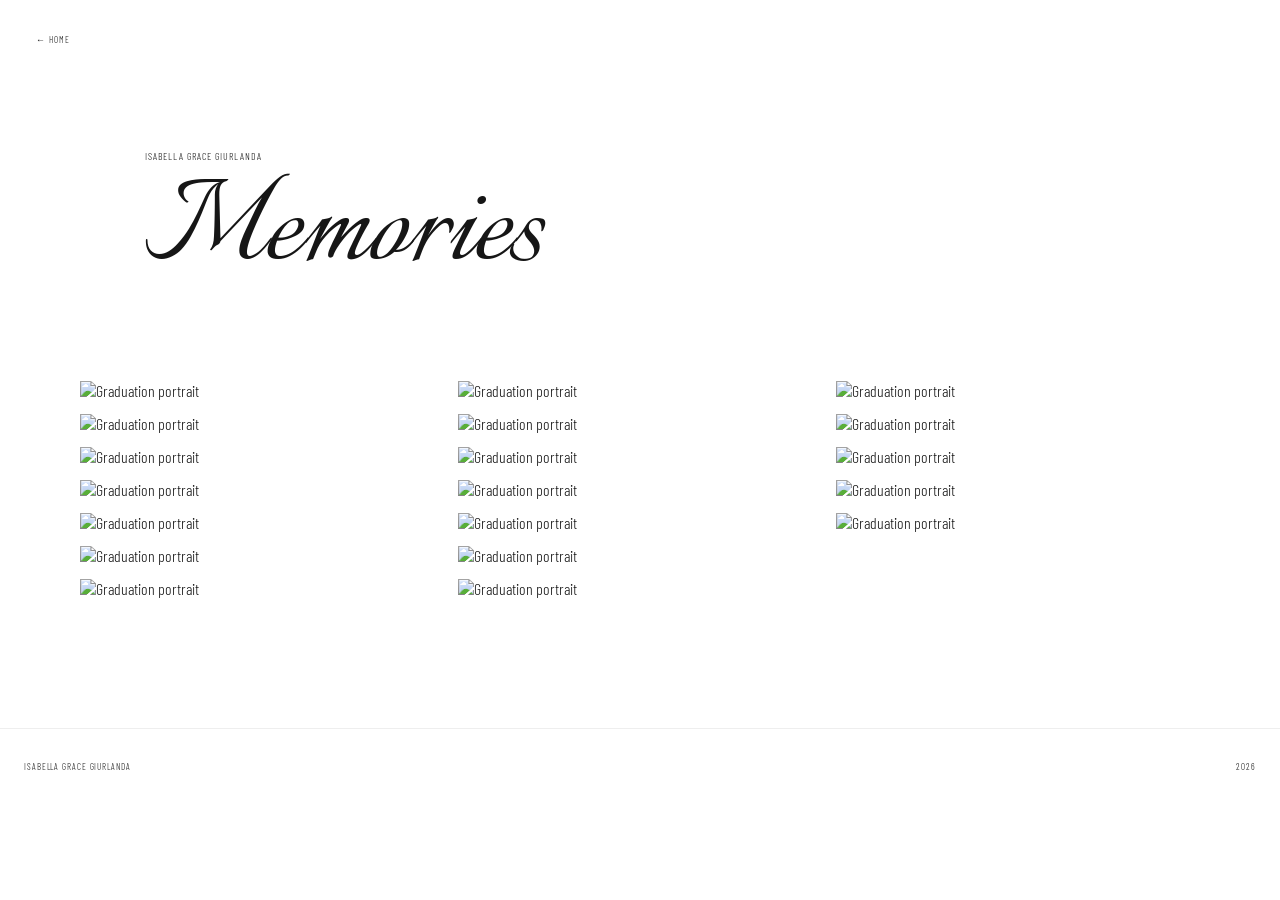
==== memories.html @ 2db8eacc "Add files via upload" ====
<!doctype html><html lang="en"><head><meta charset="utf-8"><meta name="viewport" content="width=device-width,initial-scale=1"><title>Memories | Isabella Grace Giurlanda</title><link rel="stylesheet" href="styles.css"></head><body><a class="back" href="index.html">← Home</a><header class="page-head"><p class="eyebrow">Isabella Grace Giurlanda</p><h1>Memories</h1></header><main class="gallery">
<figure><img src="assets/K47A6795.jpg" alt="Graduation portrait"></figure><figure><img src="assets/K47A6820.jpg" alt="Graduation portrait"></figure><figure><img src="assets/K47A6847.jpg" alt="Graduation portrait"></figure><figure><img src="assets/K47A6858.jpg" alt="Graduation portrait"></figure><figure><img src="assets/K47A6881.jpg" alt="Graduation portrait"></figure><figure><img src="assets/K47A6896.jpg" alt="Graduation portrait"></figure><figure><img src="assets/K47A6902.jpg" alt="Graduation portrait"></figure><figure><img src="assets/K47A6927.jpg" alt="Graduation portrait"></figure><figure><img src="assets/K47A7006.jpg" alt="Graduation portrait"></figure><figure><img src="assets/K47A7179.jpg" alt="Graduation portrait"></figure><figure><img src="assets/K47A7191.jpg" alt="Graduation portrait"></figure><figure><img src="assets/K47A7199.jpg" alt="Graduation portrait"></figure><figure><img src="assets/K47A7209.jpg" alt="Graduation portrait"></figure><figure><img src="assets/K47A7222.jpg" alt="Graduation portrait"></figure><figure><img src="assets/K47A7226.jpg" alt="Graduation portrait"></figure><figure><img src="assets/K47A7236.jpg" alt="Graduation portrait"></figure><figure><img src="assets/K47A7237.jpg" alt="Graduation portrait"></figure><figure><img src="assets/K47A7324.jpg" alt="Graduation portrait"></figure><figure><img src="assets/K47A7353.jpg" alt="Graduation portrait"></figure>
</main><footer><span>Isabella Grace Giurlanda</span><span>2026</span></footer></body></html>
---- styles.css ----
@import url('https://fonts.googleapis.com/css2?family=Barlow+Condensed:wght@300;400&family=Bodoni+Moda:ital,opsz,wght@1,6..96,400&family=Italianno&display=swap');
:root{--gold:#FFC627;--ink:#161616;--white:#fff;--line:#dedede}
*{box-sizing:border-box}html{scroll-behavior:smooth}body{margin:0;background:#fff;color:var(--ink);font-family:'Barlow Condensed','Arial Narrow',sans-serif;font-weight:300}a{color:inherit;text-decoration:none}img{display:block;width:100%;height:100%;object-fit:cover}button{font:inherit}.caps{text-transform:uppercase;letter-spacing:.10em}
.hero{height:100svh;min-height:650px;position:relative;overflow:hidden;color:#fff}.hero-bg{position:absolute;inset:0}.hero-bg img{object-position:center 49%}.hero:after{content:'';position:absolute;inset:0;background:linear-gradient(to bottom,rgba(0,0,0,.02) 45%,rgba(0,0,0,.22) 100%)}.frame{position:absolute;z-index:2;inset:14px;border:1px solid rgba(255,255,255,.96);pointer-events:none}.year{position:absolute;z-index:1;left:50%;top:24%;transform:translate(-50%,-50%);font-family:'Bodoni Moda',serif;font-style:italic;font-size:clamp(13rem,63vw,27rem);line-height:.7;opacity:.58;white-space:nowrap;color:#fff}.graduate-wrap{position:absolute;z-index:3;left:14px;right:14px;top:48%;transform:translateY(-50%);overflow:visible}.graduate{font-family:'Italianno','Snell Roundhand',cursive;font-size:clamp(5.4rem,25.8vw,10rem);line-height:.7;white-space:nowrap;text-align:center;letter-spacing:-.045em;text-shadow:0 1px 10px rgba(0,0,0,.08)}.hero-bottom{position:absolute;z-index:3;left:28px;right:28px;bottom:32px;text-align:center;text-shadow:0 1px 7px rgba(0,0,0,.18)}.name{font-size:13px;letter-spacing:.10em;margin-bottom:17px}.degree{font-size:9px;letter-spacing:.10em;line-height:1.4}.menu-button{position:absolute;z-index:8;top:27px;right:27px;width:38px;height:38px;border:0;background:rgba(255,255,255,.92);display:grid;place-items:center;cursor:pointer}.menu-button span,.menu-button span:before,.menu-button span:after{display:block;width:15px;height:1px;background:#171717;content:'';position:relative}.menu-button span:before{position:absolute;top:-5px}.menu-button span:after{position:absolute;top:5px}.menu{position:fixed;z-index:30;inset:0;background:#fff;padding:28px;display:none}.menu.open{display:flex;flex-direction:column}.close{align-self:flex-end;border:0;background:none;font-size:28px;font-weight:200}.menu nav{margin:auto 0;display:flex;flex-direction:column;gap:25px}.menu nav a{font-size:18px;text-transform:uppercase;letter-spacing:.10em}
.info{padding:78px 24px 100px}.info-card{padding:0 0 48px;border-bottom:1px solid var(--line);margin-bottom:48px}.info-card:last-child{margin-bottom:0}.eyebrow{margin:0 0 14px;font-size:10px;text-transform:uppercase;letter-spacing:.10em}.display{font-family:'Italianno','Snell Roundhand',cursive;font-size:clamp(3.9rem,18vw,7rem);font-weight:400;line-height:.78;margin:0 0 24px}.placeholder{font-size:13px;line-height:1.55;letter-spacing:.04em;margin:0 0 24px;max-width:320px}.link{display:inline-block;font-size:10px;text-transform:uppercase;letter-spacing:.10em;border-bottom:1px solid #111;padding-bottom:4px}
.callout{padding:92px 24px 125px}.callout-copy{margin-top:42px}.gold-rule{width:30px;height:1px;background:var(--gold);margin-bottom:19px}.love-photos{position:relative;height:520px}.love-main{position:absolute;right:0;top:0;width:78%;height:430px}.love-small{position:absolute;left:0;bottom:0;width:47%;height:205px;border:8px solid #fff}.about-photo{width:76%;height:500px}.about .callout-copy{width:82%;margin-left:auto}.memory-grid{display:grid;grid-template-columns:1fr 1fr;gap:12px;align-items:start}.memory-grid figure{margin:0}.memory-grid figure:first-child{height:250px;margin-top:45px}.memory-grid figure:nth-child(2){height:330px}.memory-wide{width:84%;height:230px;margin:12px 0 0 auto}.page-head{padding:110px 24px 70px}.page-head h1{font-family:'Italianno','Snell Roundhand',cursive;font-size:clamp(5rem,22vw,9rem);font-weight:400;line-height:.8;margin:0}.gallery{padding:0 14px 100px;columns:2;column-gap:10px}.gallery figure{margin:0 0 10px;break-inside:avoid}.gallery img{height:auto}.simple-page{min-height:100svh;padding:120px 24px}.simple-page .placeholder{margin-top:35px}.back{position:fixed;top:24px;left:24px;z-index:10;background:#fff;padding:10px 12px;font-size:9px;text-transform:uppercase;letter-spacing:.10em}footer{border-top:1px solid #eee;padding:32px 24px 38px;text-transform:uppercase;letter-spacing:.10em;font-size:9px;display:flex;justify-content:space-between;gap:20px}
@media(min-width:760px){.frame{inset:28px}.graduate-wrap{left:28px;right:28px}.hero-bottom{left:60px;right:60px;bottom:58px}.menu-button{top:42px;right:42px}.info{max-width:1100px;margin:auto;padding:130px 55px 150px;display:grid;grid-template-columns:1fr 1fr;gap:90px}.info-card{border:0;border-right:1px solid var(--line);padding-right:90px;margin:0}.info-card:last-child{border:0}.callout{max-width:1100px;margin:auto;padding:130px 55px 175px}.love{display:grid;grid-template-columns:.9fr 1.1fr;gap:90px;align-items:center}.love .callout-copy{grid-column:1;grid-row:1;margin:0}.love-photos{grid-column:2;grid-row:1}.about{display:grid;grid-template-columns:1fr 1fr;gap:100px;align-items:center}.about-photo{width:100%;height:700px}.about .callout-copy{width:auto;margin:0}.memories .memory-wrap{max-width:720px;margin-left:auto}.memories .callout-copy{max-width:450px}.page-head{max-width:1100px;margin:auto;padding:150px 55px 90px}.gallery{max-width:1180px;margin:auto;padding:0 30px 130px;columns:3;column-gap:14px}.gallery figure{margin-bottom:14px}.simple-page{max-width:1100px;margin:auto;padding:170px 55px}}
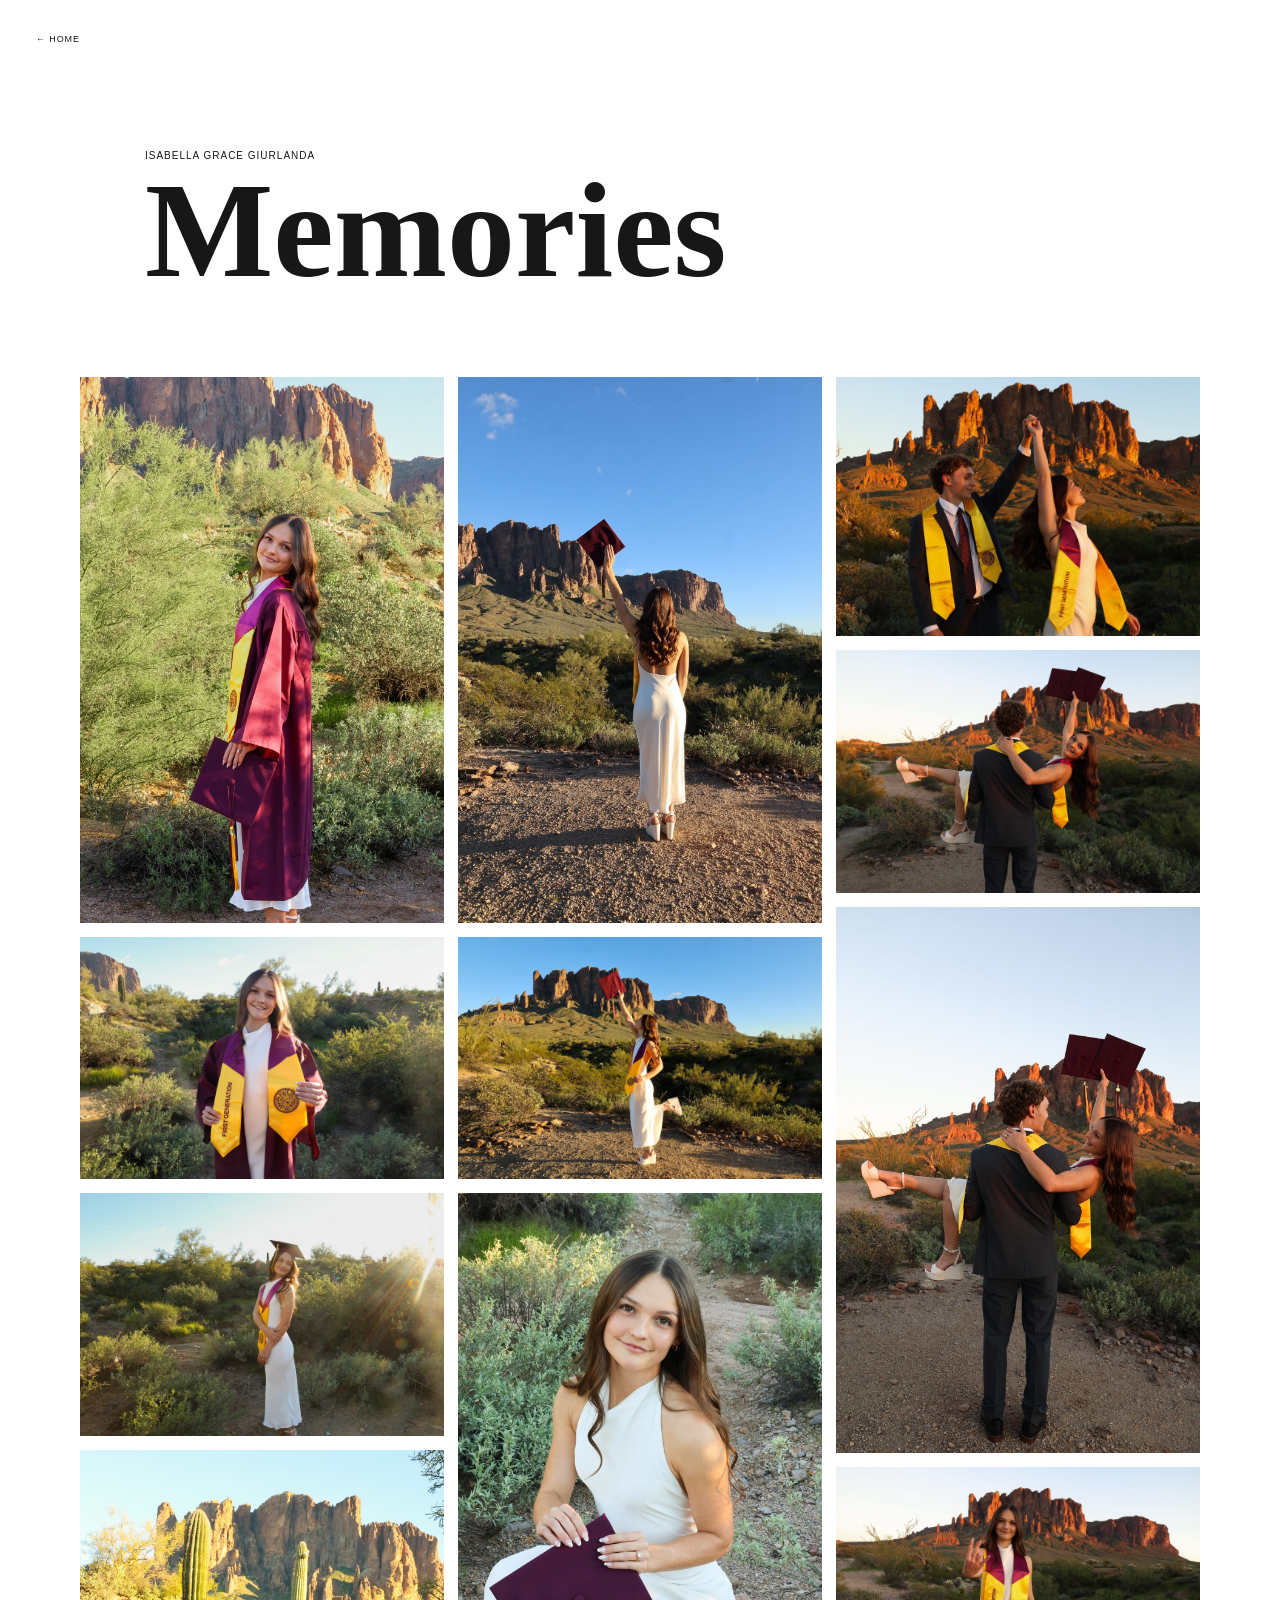
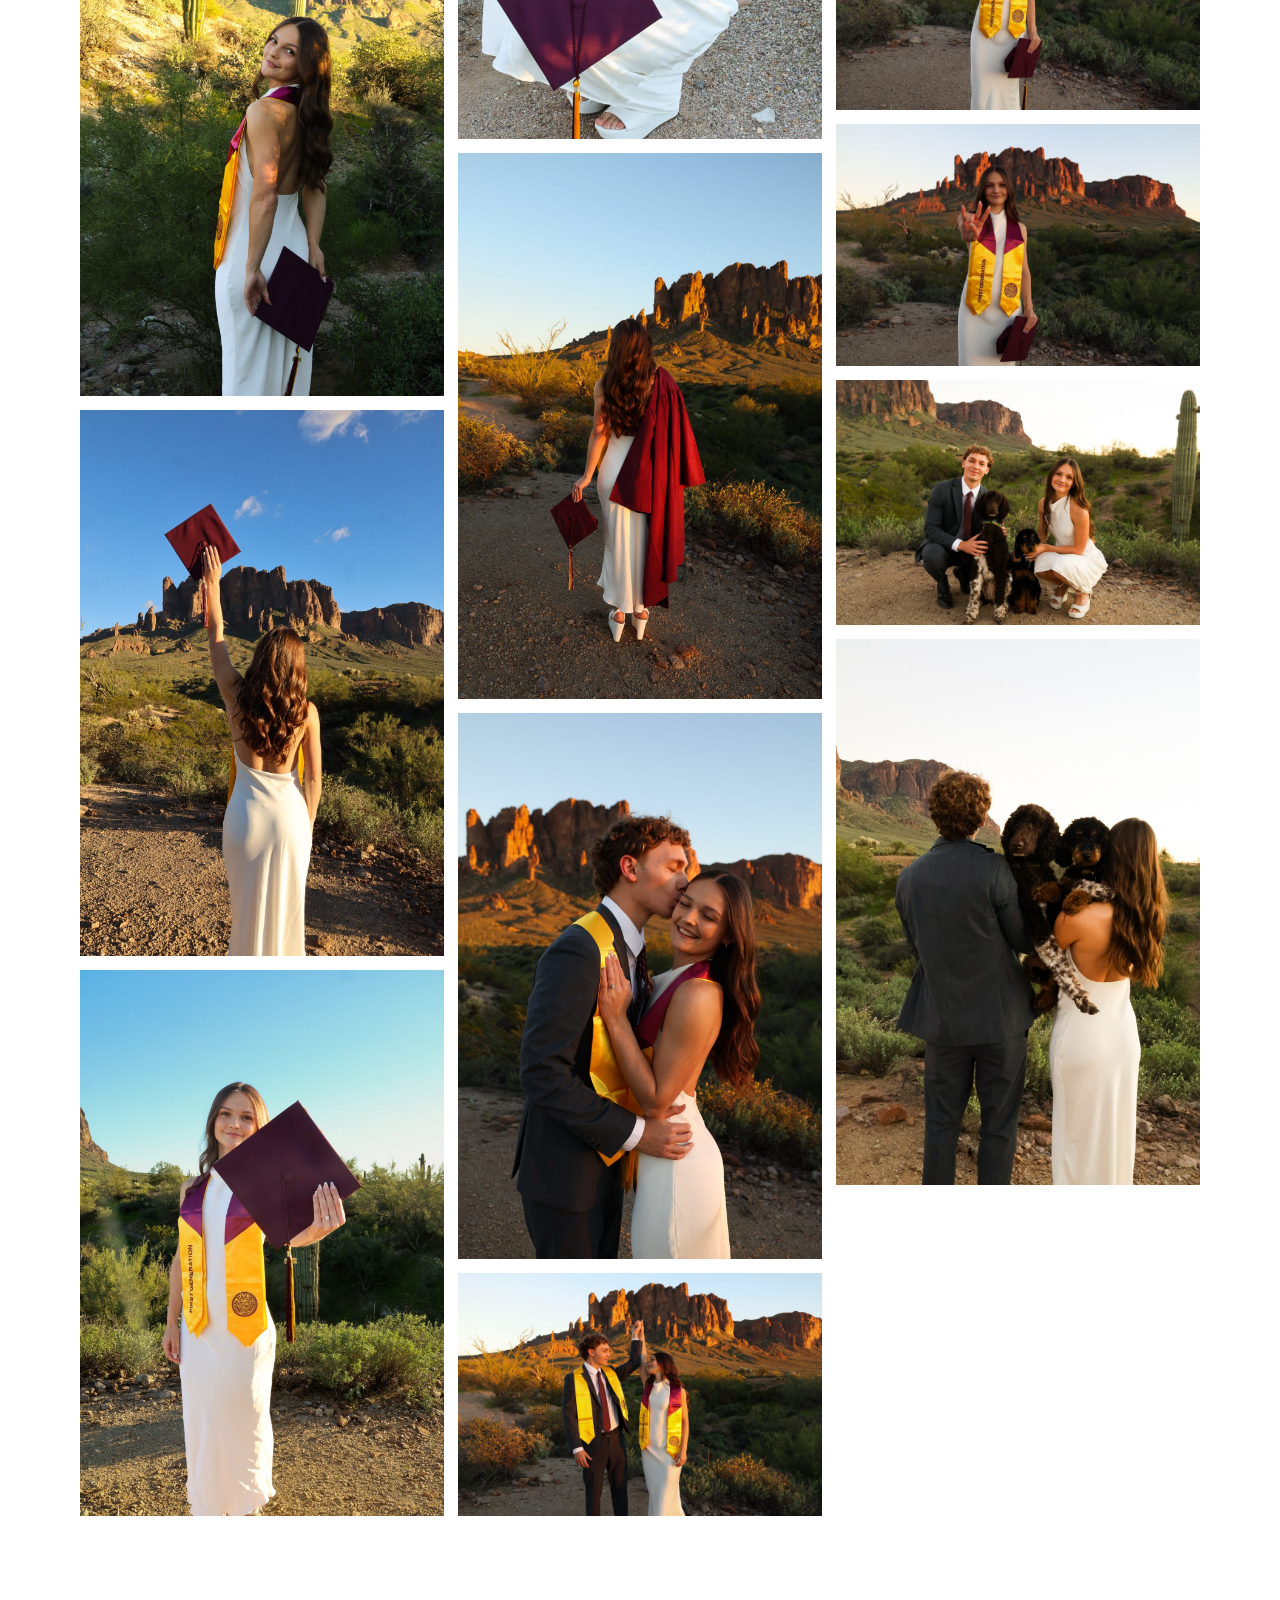
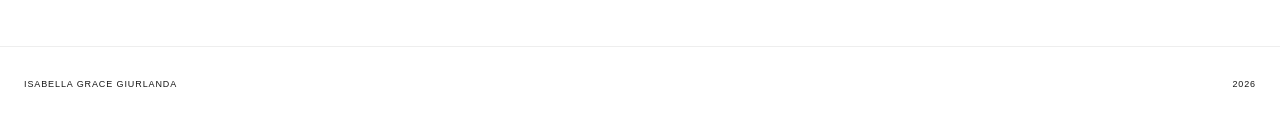
==== commit ef515f18: "Add files via upload" ====
--- a/memories.html
+++ b/memories.html
@@ -1,3 +1,3 @@
 <!doctype html><html lang="en"><head><meta charset="utf-8"><meta name="viewport" content="width=device-width,initial-scale=1"><title>Memories | Isabella Grace Giurlanda</title><link rel="stylesheet" href="styles.css"></head><body><a class="back" href="index.html">← Home</a><header class="page-head"><p class="eyebrow">Isabella Grace Giurlanda</p><h1>Memories</h1></header><main class="gallery">
-<figure><img src="assets/K47A6795.jpg" alt="Graduation portrait"></figure><figure><img src="assets/K47A6820.jpg" alt="Graduation portrait"></figure><figure><img src="assets/K47A6847.jpg" alt="Graduation portrait"></figure><figure><img src="assets/K47A6858.jpg" alt="Graduation portrait"></figure><figure><img src="assets/K47A6881.jpg" alt="Graduation portrait"></figure><figure><img src="assets/K47A6896.jpg" alt="Graduation portrait"></figure><figure><img src="assets/K47A6902.jpg" alt="Graduation portrait"></figure><figure><img src="assets/K47A6927.jpg" alt="Graduation portrait"></figure><figure><img src="assets/K47A7006.jpg" alt="Graduation portrait"></figure><figure><img src="assets/K47A7179.jpg" alt="Graduation portrait"></figure><figure><img src="assets/K47A7191.jpg" alt="Graduation portrait"></figure><figure><img src="assets/K47A7199.jpg" alt="Graduation portrait"></figure><figure><img src="assets/K47A7209.jpg" alt="Graduation portrait"></figure><figure><img src="assets/K47A7222.jpg" alt="Graduation portrait"></figure><figure><img src="assets/K47A7226.jpg" alt="Graduation portrait"></figure><figure><img src="assets/K47A7236.jpg" alt="Graduation portrait"></figure><figure><img src="assets/K47A7237.jpg" alt="Graduation portrait"></figure><figure><img src="assets/K47A7324.jpg" alt="Graduation portrait"></figure><figure><img src="assets/K47A7353.jpg" alt="Graduation portrait"></figure>
+<figure><img src="K47A6795.jpg" alt="Graduation portrait"></figure><figure><img src="K47A6820.jpg" alt="Graduation portrait"></figure><figure><img src="K47A6847.jpg" alt="Graduation portrait"></figure><figure><img src="K47A6858.jpg" alt="Graduation portrait"></figure><figure><img src="K47A6881.jpg" alt="Graduation portrait"></figure><figure><img src="K47A6896.jpg" alt="Graduation portrait"></figure><figure><img src="K47A6902.jpg" alt="Graduation portrait"></figure><figure><img src="K47A6927.jpg" alt="Graduation portrait"></figure><figure><img src="K47A7006.jpg" alt="Graduation portrait"></figure><figure><img src="K47A7179.jpg" alt="Graduation portrait"></figure><figure><img src="K47A7191.jpg" alt="Graduation portrait"></figure><figure><img src="K47A7199.jpg" alt="Graduation portrait"></figure><figure><img src="K47A7209.jpg" alt="Graduation portrait"></figure><figure><img src="K47A7222.jpg" alt="Graduation portrait"></figure><figure><img src="K47A7226.jpg" alt="Graduation portrait"></figure><figure><img src="K47A7236.jpg" alt="Graduation portrait"></figure><figure><img src="K47A7237.jpg" alt="Graduation portrait"></figure><figure><img src="K47A7324.jpg" alt="Graduation portrait"></figure><figure><img src="K47A7353.jpg" alt="Graduation portrait"></figure>
 </main><footer><span>Isabella Grace Giurlanda</span><span>2026</span></footer></body></html>
--- a/styles.css
+++ b/styles.css
@@ -1,7 +1,6 @@
-@import url('https://fonts.googleapis.com/css2?family=Barlow+Condensed:wght@300;400&family=Bodoni+Moda:ital,opsz,wght@1,6..96,400&family=Italianno&display=swap');
-:root{--gold:#FFC627;--ink:#161616;--white:#fff;--line:#dedede}
-*{box-sizing:border-box}html{scroll-behavior:smooth}body{margin:0;background:#fff;color:var(--ink);font-family:'Barlow Condensed','Arial Narrow',sans-serif;font-weight:300}a{color:inherit;text-decoration:none}img{display:block;width:100%;height:100%;object-fit:cover}button{font:inherit}.caps{text-transform:uppercase;letter-spacing:.10em}
-.hero{height:100svh;min-height:650px;position:relative;overflow:hidden;color:#fff}.hero-bg{position:absolute;inset:0}.hero-bg img{object-position:center 49%}.hero:after{content:'';position:absolute;inset:0;background:linear-gradient(to bottom,rgba(0,0,0,.02) 45%,rgba(0,0,0,.22) 100%)}.frame{position:absolute;z-index:2;inset:14px;border:1px solid rgba(255,255,255,.96);pointer-events:none}.year{position:absolute;z-index:1;left:50%;top:24%;transform:translate(-50%,-50%);font-family:'Bodoni Moda',serif;font-style:italic;font-size:clamp(13rem,63vw,27rem);line-height:.7;opacity:.58;white-space:nowrap;color:#fff}.graduate-wrap{position:absolute;z-index:3;left:14px;right:14px;top:48%;transform:translateY(-50%);overflow:visible}.graduate{font-family:'Italianno','Snell Roundhand',cursive;font-size:clamp(5.4rem,25.8vw,10rem);line-height:.7;white-space:nowrap;text-align:center;letter-spacing:-.045em;text-shadow:0 1px 10px rgba(0,0,0,.08)}.hero-bottom{position:absolute;z-index:3;left:28px;right:28px;bottom:32px;text-align:center;text-shadow:0 1px 7px rgba(0,0,0,.18)}.name{font-size:13px;letter-spacing:.10em;margin-bottom:17px}.degree{font-size:9px;letter-spacing:.10em;line-height:1.4}.menu-button{position:absolute;z-index:8;top:27px;right:27px;width:38px;height:38px;border:0;background:rgba(255,255,255,.92);display:grid;place-items:center;cursor:pointer}.menu-button span,.menu-button span:before,.menu-button span:after{display:block;width:15px;height:1px;background:#171717;content:'';position:relative}.menu-button span:before{position:absolute;top:-5px}.menu-button span:after{position:absolute;top:5px}.menu{position:fixed;z-index:30;inset:0;background:#fff;padding:28px;display:none}.menu.open{display:flex;flex-direction:column}.close{align-self:flex-end;border:0;background:none;font-size:28px;font-weight:200}.menu nav{margin:auto 0;display:flex;flex-direction:column;gap:25px}.menu nav a{font-size:18px;text-transform:uppercase;letter-spacing:.10em}
-.info{padding:78px 24px 100px}.info-card{padding:0 0 48px;border-bottom:1px solid var(--line);margin-bottom:48px}.info-card:last-child{margin-bottom:0}.eyebrow{margin:0 0 14px;font-size:10px;text-transform:uppercase;letter-spacing:.10em}.display{font-family:'Italianno','Snell Roundhand',cursive;font-size:clamp(3.9rem,18vw,7rem);font-weight:400;line-height:.78;margin:0 0 24px}.placeholder{font-size:13px;line-height:1.55;letter-spacing:.04em;margin:0 0 24px;max-width:320px}.link{display:inline-block;font-size:10px;text-transform:uppercase;letter-spacing:.10em;border-bottom:1px solid #111;padding-bottom:4px}
-.callout{padding:92px 24px 125px}.callout-copy{margin-top:42px}.gold-rule{width:30px;height:1px;background:var(--gold);margin-bottom:19px}.love-photos{position:relative;height:520px}.love-main{position:absolute;right:0;top:0;width:78%;height:430px}.love-small{position:absolute;left:0;bottom:0;width:47%;height:205px;border:8px solid #fff}.about-photo{width:76%;height:500px}.about .callout-copy{width:82%;margin-left:auto}.memory-grid{display:grid;grid-template-columns:1fr 1fr;gap:12px;align-items:start}.memory-grid figure{margin:0}.memory-grid figure:first-child{height:250px;margin-top:45px}.memory-grid figure:nth-child(2){height:330px}.memory-wide{width:84%;height:230px;margin:12px 0 0 auto}.page-head{padding:110px 24px 70px}.page-head h1{font-family:'Italianno','Snell Roundhand',cursive;font-size:clamp(5rem,22vw,9rem);font-weight:400;line-height:.8;margin:0}.gallery{padding:0 14px 100px;columns:2;column-gap:10px}.gallery figure{margin:0 0 10px;break-inside:avoid}.gallery img{height:auto}.simple-page{min-height:100svh;padding:120px 24px}.simple-page .placeholder{margin-top:35px}.back{position:fixed;top:24px;left:24px;z-index:10;background:#fff;padding:10px 12px;font-size:9px;text-transform:uppercase;letter-spacing:.10em}footer{border-top:1px solid #eee;padding:32px 24px 38px;text-transform:uppercase;letter-spacing:.10em;font-size:9px;display:flex;justify-content:space-between;gap:20px}
+:root{--gold:#FFC627;--ink:#171717;--white:#fff;--line:#dedede}
+*{box-sizing:border-box}html{scroll-behavior:smooth}body{margin:0;background:#fff;color:var(--ink);font-family:"Interstate Regular","Interstate",Arial,sans-serif;font-weight:400}a{color:inherit;text-decoration:none}img{display:block;width:100%;height:100%;object-fit:cover}button{font:inherit}.caps{text-transform:uppercase;letter-spacing:.10em}
+.hero{height:100svh;min-height:650px;position:relative;overflow:hidden;color:#fff}.hero-bg{position:absolute;inset:0}.hero-bg img{object-position:center 49%}.hero:after{content:'';position:absolute;inset:0;background:linear-gradient(to bottom,rgba(0,0,0,.01) 42%,rgba(0,0,0,.22) 100%)}.frame{position:absolute;z-index:2;inset:14px;border:1px solid rgba(255,255,255,.98);pointer-events:none}.year{position:absolute;z-index:1;left:50%;top:24%;transform:translate(-50%,-50%);font-family:"Guyot",Didot,"Bodoni 72",serif;font-size:clamp(13rem,63vw,27rem);font-weight:400;line-height:.7;opacity:.58;white-space:nowrap;color:#fff}.graduate-wrap{position:absolute;z-index:3;left:14px;right:14px;top:49%;transform:translateY(-50%);overflow:visible}.graduate{font-family:"Snell Roundhand Bold","Snell Roundhand","Apple Chancery",cursive;font-size:clamp(4.9rem,23.5vw,9.6rem);font-weight:700;line-height:.72;white-space:nowrap;text-align:center;letter-spacing:-.06em;text-shadow:0 1px 8px rgba(0,0,0,.06)}.hero-bottom{position:absolute;z-index:3;left:28px;right:28px;bottom:31px;text-align:center;text-shadow:0 1px 7px rgba(0,0,0,.16)}.name{font-size:12px;letter-spacing:.10em;margin-bottom:17px}.degree{font-size:8px;letter-spacing:.10em;line-height:1.45}.menu-button{position:absolute;z-index:8;top:27px;right:27px;width:38px;height:38px;border:0;background:rgba(255,255,255,.94);display:grid;place-items:center;cursor:pointer}.menu-button span,.menu-button span:before,.menu-button span:after{display:block;width:15px;height:1px;background:#171717;content:'';position:relative}.menu-button span:before{position:absolute;top:-5px}.menu-button span:after{position:absolute;top:5px}.menu{position:fixed;z-index:30;inset:0;background:#fff;padding:28px;display:none}.menu.open{display:flex;flex-direction:column}.close{align-self:flex-end;border:0;background:none;font-size:28px;font-weight:200}.menu nav{margin:auto 0;display:flex;flex-direction:column;gap:25px}.menu nav a{font-size:16px;text-transform:uppercase;letter-spacing:.10em}
+.info{padding:78px 24px 100px}.info-card{padding:0 0 48px;border-bottom:1px solid var(--line);margin-bottom:48px}.info-card:last-child{margin-bottom:0}.eyebrow{margin:0 0 14px;font-size:10px;text-transform:uppercase;letter-spacing:.10em}.display{font-family:"Snell Roundhand Bold","Snell Roundhand","Apple Chancery",cursive;font-size:clamp(3.4rem,16vw,6.6rem);font-weight:700;line-height:.82;margin:0 0 24px}.placeholder{font-size:13px;line-height:1.55;letter-spacing:.03em;margin:0 0 24px;max-width:320px}.link{display:inline-block;font-size:10px;text-transform:uppercase;letter-spacing:.10em;border-bottom:1px solid #111;padding-bottom:4px}
+.callout{padding:92px 24px 125px}.callout-copy{margin-top:42px}.gold-rule{width:30px;height:1px;background:var(--gold);margin-bottom:19px}.love-photos{position:relative;height:520px}.love-main{position:absolute;right:0;top:0;width:78%;height:430px}.love-small{position:absolute;left:0;bottom:0;width:47%;height:205px;border:8px solid #fff}.about-photo{width:76%;height:500px}.about .callout-copy{width:82%;margin-left:auto}.memory-grid{display:grid;grid-template-columns:1fr 1fr;gap:12px;align-items:start}.memory-grid figure{margin:0}.memory-grid figure:first-child{height:250px;margin-top:45px}.memory-grid figure:nth-child(2){height:330px}.memory-wide{width:84%;height:230px;margin:12px 0 0 auto}.page-head{padding:110px 24px 70px}.page-head h1{font-family:"Snell Roundhand Bold","Snell Roundhand","Apple Chancery",cursive;font-size:clamp(4.5rem,20vw,8.5rem);font-weight:700;line-height:.82;margin:0}.gallery{padding:0 14px 100px;columns:2;column-gap:10px}.gallery figure{margin:0 0 10px;break-inside:avoid}.gallery img{height:auto}.simple-page{min-height:100svh;padding:120px 24px}.simple-page .placeholder{margin-top:35px}.back{position:fixed;top:24px;left:24px;z-index:10;background:#fff;padding:10px 12px;font-size:9px;text-transform:uppercase;letter-spacing:.10em}footer{border-top:1px solid #eee;padding:32px 24px 38px;text-transform:uppercase;letter-spacing:.10em;font-size:9px;display:flex;justify-content:space-between;gap:20px}
 @media(min-width:760px){.frame{inset:28px}.graduate-wrap{left:28px;right:28px}.hero-bottom{left:60px;right:60px;bottom:58px}.menu-button{top:42px;right:42px}.info{max-width:1100px;margin:auto;padding:130px 55px 150px;display:grid;grid-template-columns:1fr 1fr;gap:90px}.info-card{border:0;border-right:1px solid var(--line);padding-right:90px;margin:0}.info-card:last-child{border:0}.callout{max-width:1100px;margin:auto;padding:130px 55px 175px}.love{display:grid;grid-template-columns:.9fr 1.1fr;gap:90px;align-items:center}.love .callout-copy{grid-column:1;grid-row:1;margin:0}.love-photos{grid-column:2;grid-row:1}.about{display:grid;grid-template-columns:1fr 1fr;gap:100px;align-items:center}.about-photo{width:100%;height:700px}.about .callout-copy{width:auto;margin:0}.memories .memory-wrap{max-width:720px;margin-left:auto}.memories .callout-copy{max-width:450px}.page-head{max-width:1100px;margin:auto;padding:150px 55px 90px}.gallery{max-width:1180px;margin:auto;padding:0 30px 130px;columns:3;column-gap:14px}.gallery figure{margin-bottom:14px}.simple-page{max-width:1100px;margin:auto;padding:170px 55px}}
